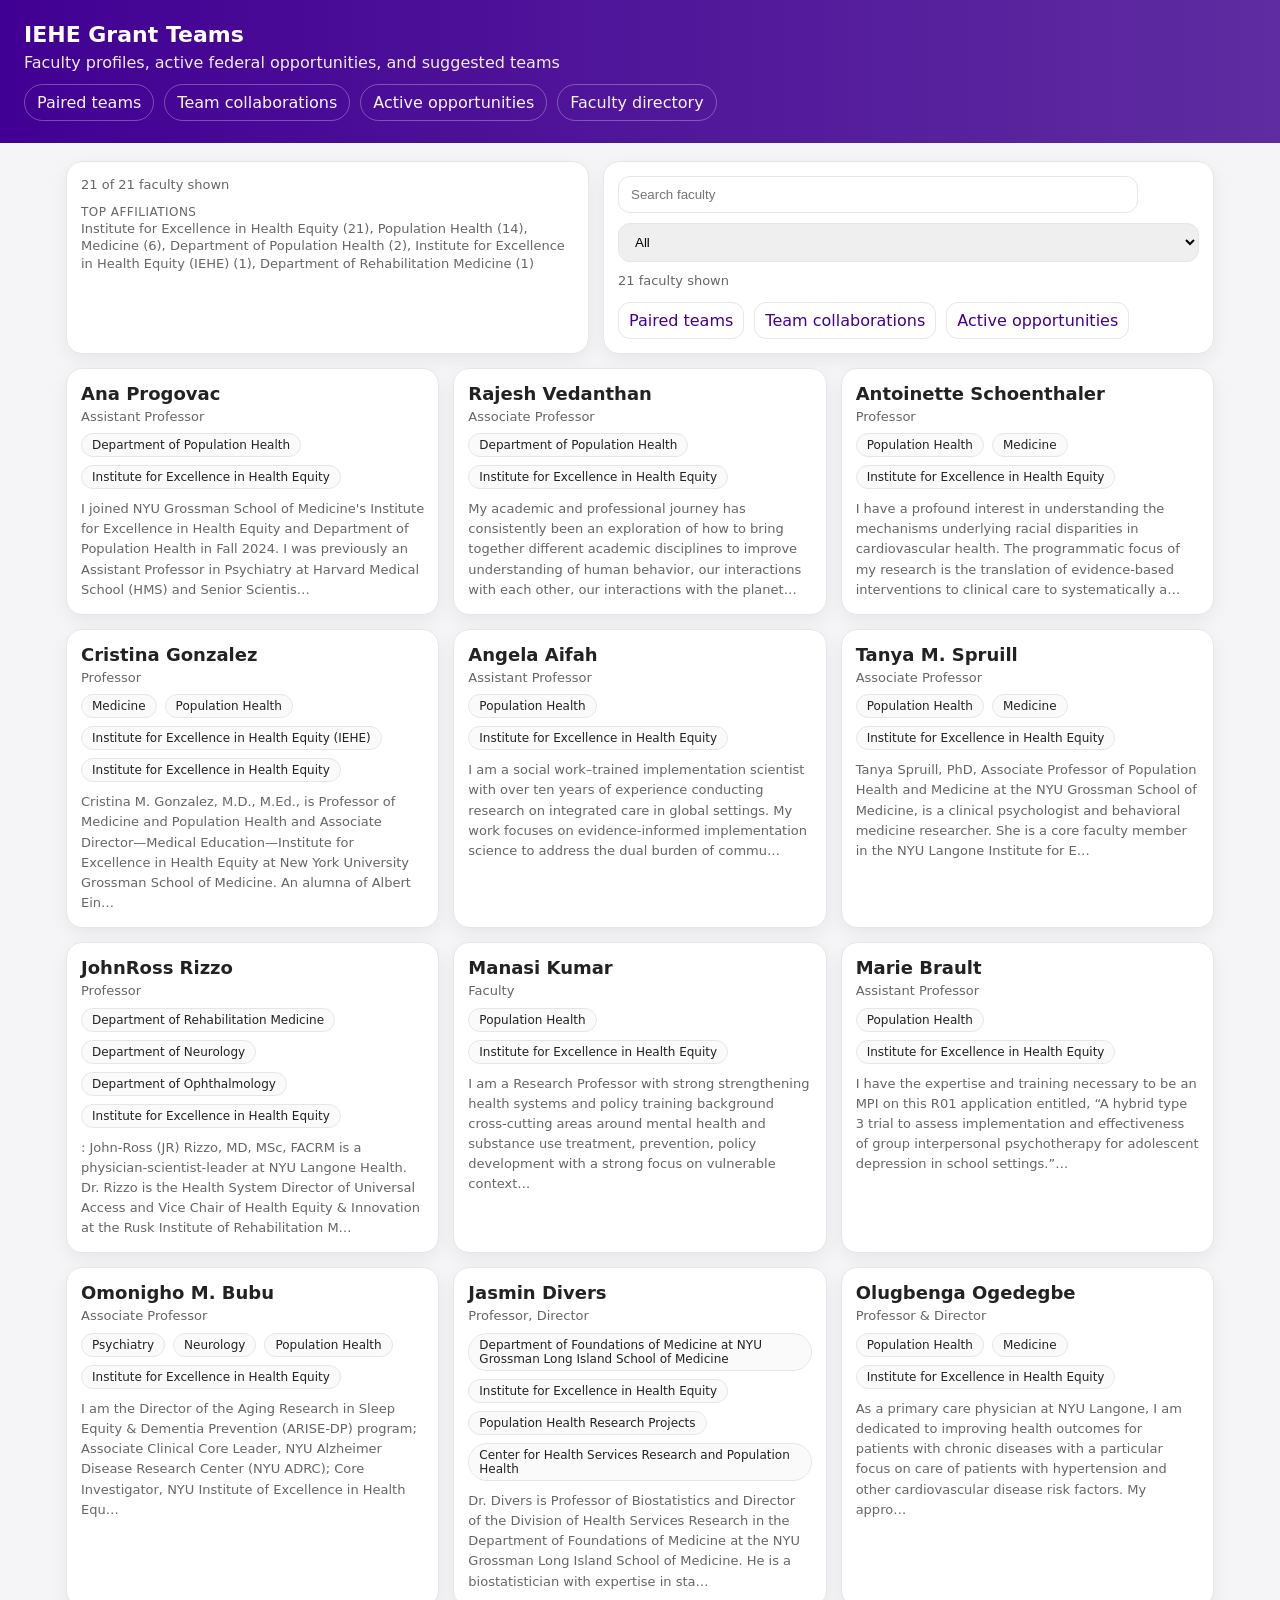
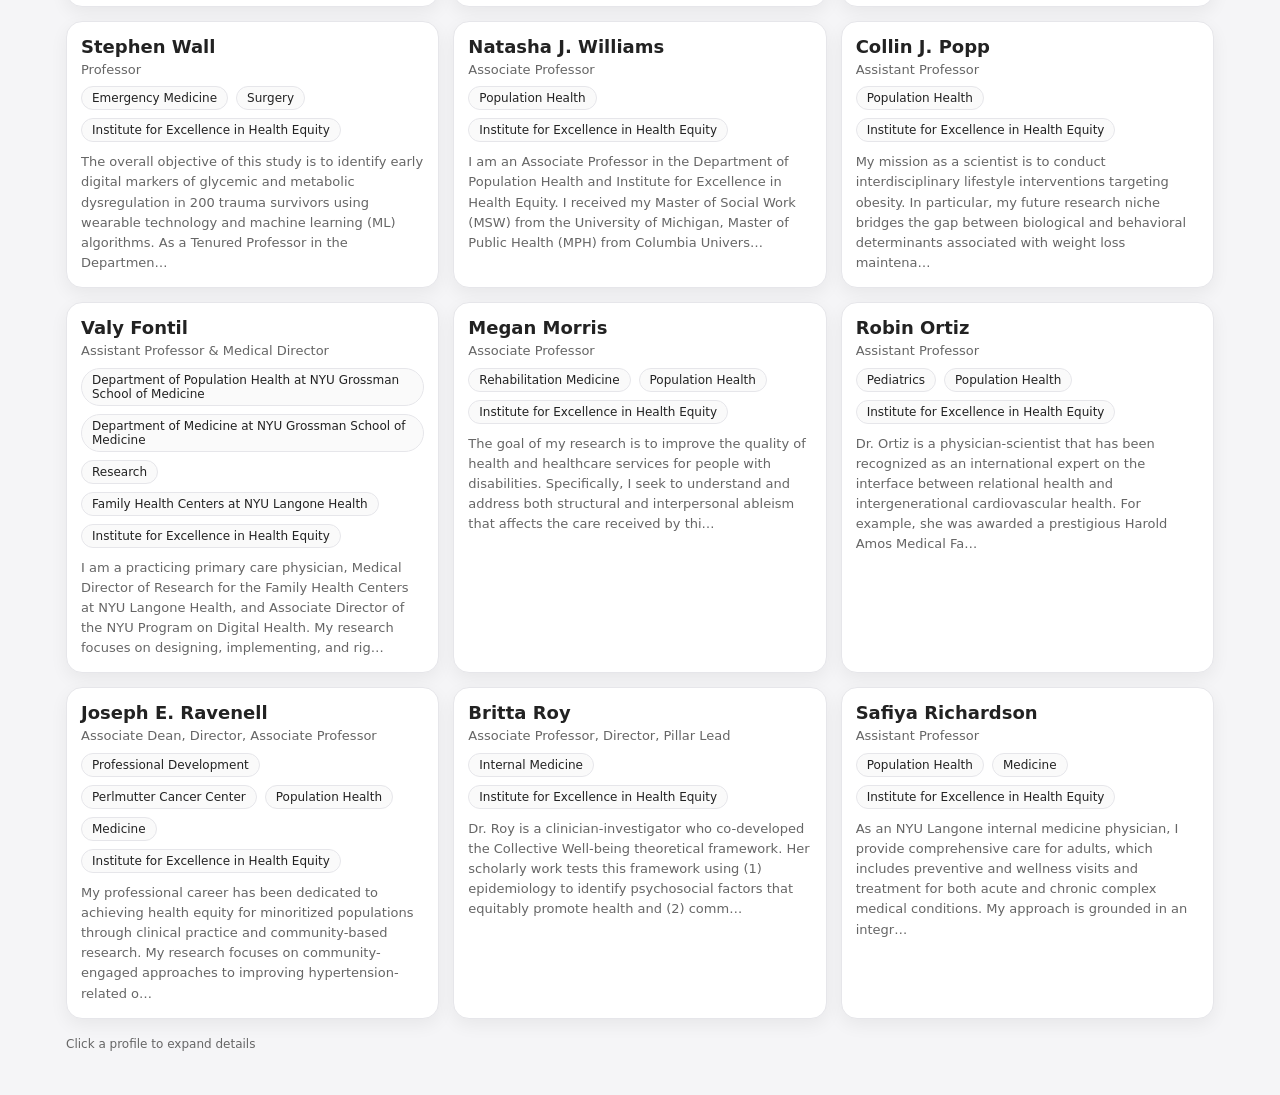
==== index.html @ fee1a484 "Publish IEHE grant teams site" ====
<!doctype html>
<html lang="en">
<head>
  <meta charset="utf-8"/>
  <meta name="viewport" content="width=device-width, initial-scale=1"/>
  <title>IEHE Grant Teams</title>
  <style>
    :root { --bg:#f5f5f7; --text:#222; --muted:#666; --card:#fff; --border:#e6e6ea; --nyu:#410093; --nyu2:#5f2ca1; }
    * { box-sizing:border-box; }
    body { margin:0; font-family:system-ui, -apple-system, BlinkMacSystemFont, "Segoe UI", sans-serif; background:var(--bg); color:var(--text); }
    header { background:linear-gradient(90deg,var(--nyu),var(--nyu2)); color:#fff; padding:22px 24px; }
    header h1 { margin:0 0 6px 0; font-size:22px; font-weight:700; }
    header p { margin:0; opacity:.92; }
    .tabs { display:flex; gap:10px; margin-top:12px; flex-wrap:wrap; }
    .tab { display:inline-block; color:#fff; text-decoration:none; opacity:.96; padding:8px 12px; border:1px solid rgba(255,255,255,.30); border-radius:999px; }
    .tab:hover { opacity:1; border-color:rgba(255,255,255,.55); }
    main { max-width:1180px; margin:0 auto; padding:18px 16px 44px 16px; }
    .panel { background:var(--card); border:1px solid var(--border); border-radius:16px; padding:14px; box-shadow:0 6px 18px rgba(0,0,0,.06); }
    .hero { display:grid; grid-template-columns: 1fr 1fr; gap:14px; }
    @media (max-width: 920px){ .hero{ grid-template-columns:1fr; } }
    .controls { display:flex; gap:10px; flex-wrap:wrap; align-items:center; }
    input[type="search"] { width:min(520px,100%); padding:10px 12px; border-radius:12px; border:1px solid var(--border); outline:none; }
    select { padding:10px 12px; border-radius:12px; border:1px solid var(--border); }
    .small { color:var(--muted); font-size:13px; line-height:1.35; }
    .grid { display:grid; grid-template-columns:repeat(auto-fill,minmax(360px,1fr)); gap:14px; margin-top:14px; }
    details.fcard { background:var(--card); border:1px solid var(--border); border-radius:16px; box-shadow:0 6px 18px rgba(0,0,0,.06); overflow:hidden; }
    details.fcard > summary { list-style:none; cursor:pointer; padding:14px; }
    details.fcard > summary::-webkit-details-marker { display:none; }
    .name { font-size:18px; font-weight:700; margin:0; }
    .subtitle { margin-top:4px; }
    .badges { display:flex; gap:8px; flex-wrap:wrap; margin-top:8px; }
    .badge { font-size:12px; padding:4px 10px; border-radius:999px; border:1px solid var(--border); background:#fafafa; }
    .snippet { margin-top:10px; line-height:1.55; }
    .expanded { border-top:1px solid var(--border); padding:14px; }
    .section { margin-top:12px; }
    .section:first-child { margin-top:0; }
    .label { font-size:12px; color:var(--muted); text-transform:uppercase; letter-spacing:.04em; }
    .content { margin-top:6px; line-height:1.55; }
    ul { margin:8px 0 0 18px; padding:0; }
    li { margin:6px 0; }
    .actions { margin-top:10px; display:flex; gap:10px; flex-wrap:wrap; }
    .action { display:inline-block; padding:8px 10px; border-radius:12px; border:1px solid var(--border); background:#fff; color:var(--nyu); text-decoration:none; }
    .action:hover { border-color:rgba(65,0,147,.35); }
    footer { color:var(--muted); font-size:12px; padding:18px 0 0 0; }
  </style>
</head>
<body>
  <header>
    <h1>IEHE Grant Teams</h1>
    <p>Faculty profiles, active federal opportunities, and suggested teams</p>
    <div class="tabs">
      <a class="tab" href="teams_two.html">Paired teams</a>
      <a class="tab" href="teams_programs.html">Team collaborations</a>
      <a class="tab" href="opportunities.html">Active opportunities</a>
      <a class="tab" href="faculty.html">Faculty directory</a>
    </div>
  </header>

  <main>
    <div class="hero">
      <div class="panel">
        <div class="small" id="overviewText">Loading overview</div>
        <div class="small" id="overviewStats" style="margin-top:10px"></div>
      </div>
      <div class="panel">
        <div class="controls">
          <input id="q" type="search" placeholder="Search faculty"/>
          <select id="dept"></select>
        </div>
        <div class="small" id="count" style="margin-top:10px"></div>
        <div class="actions" style="margin-top:12px">
          <a class="action" href="teams_two.html">Paired teams</a>
          <a class="action" href="teams_programs.html">Team collaborations</a>
          <a class="action" href="opportunities.html">Active opportunities</a>
        </div>
      </div>
    </div>

    <div class="grid" id="grid"></div>
    <footer>Click a profile to expand details</footer>
  </main>

  <script src="data/faculty_data.js"></script>
  <script>
    const d = window.__FACULTY_DATA__;

    function norm(s){ return (s || '').toLowerCase(); }
    function uniq(arr){ return Array.from(new Set(arr)); }

    function facultyText(f){
      return [
        f.name, f.title,
        (f.affiliations||[]).join(' '),
        f.lab_synopsis||'',
        f.common_experiments_raw||'',
        (f.research_keywords||[]).join(' '),
        (f.experimental_capabilities||[]).join(' '),
        (f.complementary_areas||[]).join(' ')
      ].join(' ');
    }

    function ul(items){
      if(!items || !items.length) return '<div class="small">None listed</div>';
      return '<ul>' + items.map(x => `<li>${x}</li>`).join('') + '</ul>';
    }

    function badges(f){
      return (f.affiliations||[]).map(x => `<span class="badge">${x}</span>`).join('');
    }

    function card(f){
      const syn = (f.lab_synopsis || '').trim();
      const snippet = syn.length ? (syn.slice(0, 240) + (syn.length > 240 ? '…' : '')) : '';
      const common = (f.common_experiments_raw || '').trim();
      return `
        <details class="fcard">
          <summary>
            <div>
              <div class="name">${f.name || ''}</div>
              <div class="small subtitle">${(f.title || '').trim()}</div>
              <div class="badges">${badges(f)}</div>
              ${snippet ? `<div class="small snippet">${snippet}</div>` : ''}
            </div>
          </summary>
          <div class="expanded">
            <div class="section">
              <div class="label">Lab synopsis</div>
              <div class="content">${(f.lab_synopsis || '').replaceAll('\n','<br/>') || '<span class="small">None listed</span>'}</div>
            </div>
            <div class="section">
              <div class="label">Common platforms and experiments</div>
              <div class="content">${common ? common.replaceAll('\n','<br/>') : '<span class="small">None listed</span>'}</div>
            </div>
            <div class="section">
              <div class="label">Topic tags</div>
              <div class="content">${ul(f.research_keywords)}</div>
            </div>
            <div class="section">
              <div class="label">Methods and implementation tags</div>
              <div class="content">${ul(f.complementary_areas)}</div>
            </div>
            <div class="actions">
              <a class="action" href="profile.html?id=${encodeURIComponent(f.faculty_id)}">Open standalone profile</a>
            </div>
          </div>
        </details>
      `;
    }

    const deptSel = document.getElementById('dept');
    const qEl = document.getElementById('q');

    const depts = ['All'].concat(uniq(d.faculty.flatMap(f => f.affiliations || [])).sort());
    deptSel.innerHTML = depts.map(x => `<option value="${x}">${x}</option>`).join('');

    const state = { q: '', dept: 'All' };

    function topCounts(items, n){
      const m = new Map();
      items.forEach(x => { if(!x) return; m.set(x, (m.get(x)||0)+1); });
      return Array.from(m.entries()).sort((a,b)=>b[1]-a[1]).slice(0,n);
    }

    function renderOverview(hits){
      const overviewText = document.getElementById('overviewText');
      const overviewStats = document.getElementById('overviewStats');
      const total = d.faculty.length;
      overviewText.textContent = `${hits.length} of ${total} faculty shown`;

      const affCounts = topCounts(hits.flatMap(f => f.affiliations || []), 6);
      overviewStats.innerHTML = affCounts.length
        ? `<div class="label">Top affiliations</div><div class="small">${affCounts.map(([x,c]) => `${x} (${c})`).join(', ')}</div>`
        : '';
    }

    function render(){
      const q = norm(state.q);
      const hits = d.faculty.filter(f => {
        if(state.dept !== 'All' && !(f.affiliations||[]).includes(state.dept)) return false;
        if(!q) return true;
        return norm(facultyText(f)).includes(q);
      });
      document.getElementById('count').textContent = `${hits.length} faculty shown`;
      document.getElementById('grid').innerHTML = hits.map(card).join('');
      renderOverview(hits);
    }

    qEl.addEventListener('input', e => { state.q = e.target.value; render(); });
    deptSel.addEventListener('change', e => { state.dept = e.target.value; render(); });

    render();
  </script>
</body>
</html>
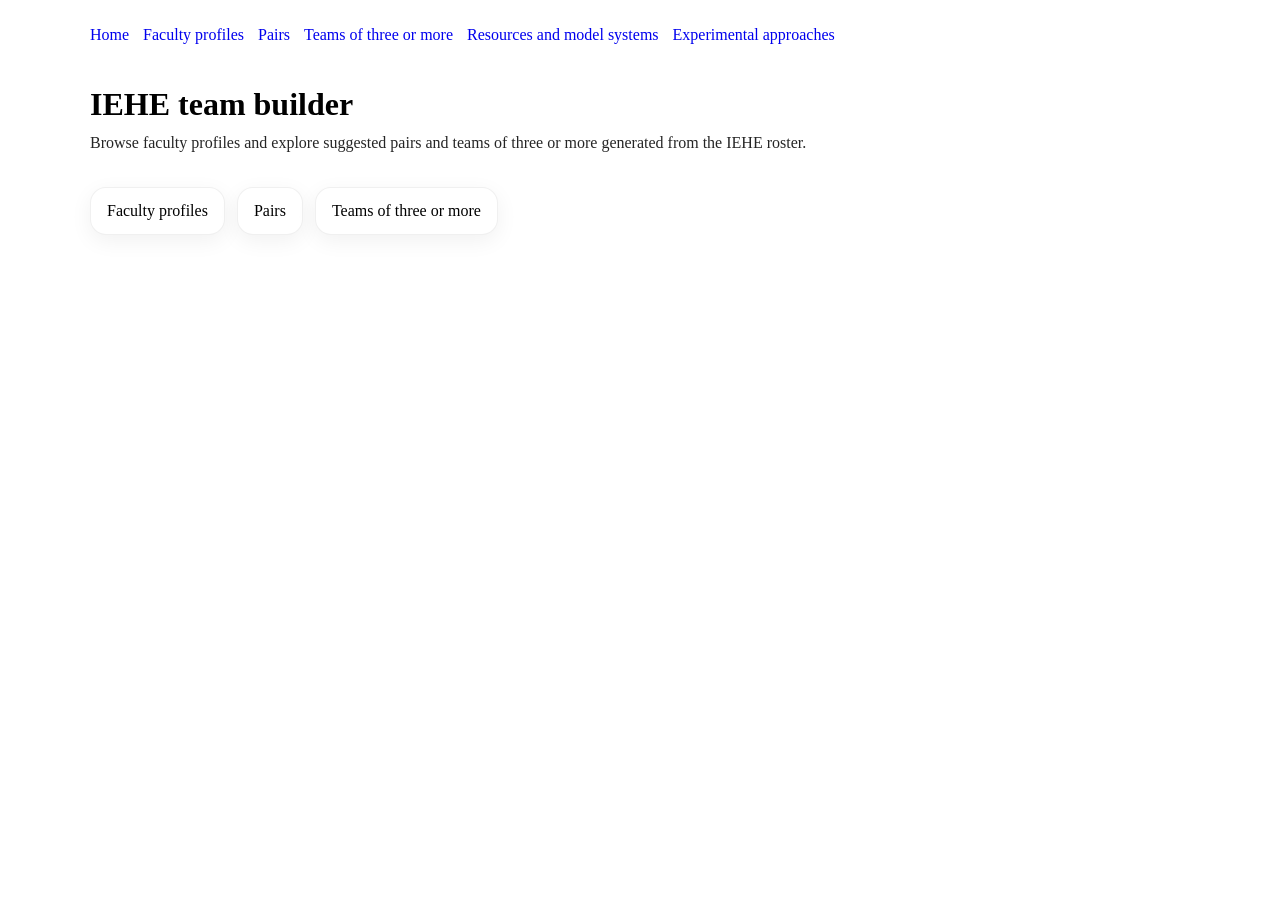
==== commit f4babab1: "Create canonical IEHE data and unify pages and nav; remove active opportunities" ====
--- a/index.html
+++ b/index.html
@@ -1,194 +1,32 @@
 <!doctype html>
 <html lang="en">
 <head>
-  <meta charset="utf-8"/>
-  <meta name="viewport" content="width=device-width, initial-scale=1"/>
+  <meta charset="utf-8" />
+  <meta name="viewport" content="width=device-width, initial-scale=1" />
   <title>IEHE Grant Teams</title>
-  <style>
-    :root { --bg:#f5f5f7; --text:#222; --muted:#666; --card:#fff; --border:#e6e6ea; --nyu:#410093; --nyu2:#5f2ca1; }
-    * { box-sizing:border-box; }
-    body { margin:0; font-family:system-ui, -apple-system, BlinkMacSystemFont, "Segoe UI", sans-serif; background:var(--bg); color:var(--text); }
-    header { background:linear-gradient(90deg,var(--nyu),var(--nyu2)); color:#fff; padding:22px 24px; }
-    header h1 { margin:0 0 6px 0; font-size:22px; font-weight:700; }
-    header p { margin:0; opacity:.92; }
-    .tabs { display:flex; gap:10px; margin-top:12px; flex-wrap:wrap; }
-    .tab { display:inline-block; color:#fff; text-decoration:none; opacity:.96; padding:8px 12px; border:1px solid rgba(255,255,255,.30); border-radius:999px; }
-    .tab:hover { opacity:1; border-color:rgba(255,255,255,.55); }
-    main { max-width:1180px; margin:0 auto; padding:18px 16px 44px 16px; }
-    .panel { background:var(--card); border:1px solid var(--border); border-radius:16px; padding:14px; box-shadow:0 6px 18px rgba(0,0,0,.06); }
-    .hero { display:grid; grid-template-columns: 1fr 1fr; gap:14px; }
-    @media (max-width: 920px){ .hero{ grid-template-columns:1fr; } }
-    .controls { display:flex; gap:10px; flex-wrap:wrap; align-items:center; }
-    input[type="search"] { width:min(520px,100%); padding:10px 12px; border-radius:12px; border:1px solid var(--border); outline:none; }
-    select { padding:10px 12px; border-radius:12px; border:1px solid var(--border); }
-    .small { color:var(--muted); font-size:13px; line-height:1.35; }
-    .grid { display:grid; grid-template-columns:repeat(auto-fill,minmax(360px,1fr)); gap:14px; margin-top:14px; }
-    details.fcard { background:var(--card); border:1px solid var(--border); border-radius:16px; box-shadow:0 6px 18px rgba(0,0,0,.06); overflow:hidden; }
-    details.fcard > summary { list-style:none; cursor:pointer; padding:14px; }
-    details.fcard > summary::-webkit-details-marker { display:none; }
-    .name { font-size:18px; font-weight:700; margin:0; }
-    .subtitle { margin-top:4px; }
-    .badges { display:flex; gap:8px; flex-wrap:wrap; margin-top:8px; }
-    .badge { font-size:12px; padding:4px 10px; border-radius:999px; border:1px solid var(--border); background:#fafafa; }
-    .snippet { margin-top:10px; line-height:1.55; }
-    .expanded { border-top:1px solid var(--border); padding:14px; }
-    .section { margin-top:12px; }
-    .section:first-child { margin-top:0; }
-    .label { font-size:12px; color:var(--muted); text-transform:uppercase; letter-spacing:.04em; }
-    .content { margin-top:6px; line-height:1.55; }
-    ul { margin:8px 0 0 18px; padding:0; }
-    li { margin:6px 0; }
-    .actions { margin-top:10px; display:flex; gap:10px; flex-wrap:wrap; }
-    .action { display:inline-block; padding:8px 10px; border-radius:12px; border:1px solid var(--border); background:#fff; color:var(--nyu); text-decoration:none; }
-    .action:hover { border-color:rgba(65,0,147,.35); }
-    footer { color:var(--muted); font-size:12px; padding:18px 0 0 0; }
-  </style>
+  <link rel="stylesheet" href="teams.css" />
 </head>
 <body>
-  <header>
-    <h1>IEHE Grant Teams</h1>
-    <p>Faculty profiles, active federal opportunities, and suggested teams</p>
-    <div class="tabs">
-      <a class="tab" href="teams_two.html">Paired teams</a>
-      <a class="tab" href="teams_programs.html">Team collaborations</a>
-      <a class="tab" href="opportunities.html">Active opportunities</a>
-      <a class="tab" href="faculty.html">Faculty directory</a>
-    </div>
-  </header>
-
-  <main>
-    <div class="hero">
-      <div class="panel">
-        <div class="small" id="overviewText">Loading overview</div>
-        <div class="small" id="overviewStats" style="margin-top:10px"></div>
-      </div>
-      <div class="panel">
-        <div class="controls">
-          <input id="q" type="search" placeholder="Search faculty"/>
-          <select id="dept"></select>
-        </div>
-        <div class="small" id="count" style="margin-top:10px"></div>
-        <div class="actions" style="margin-top:12px">
-          <a class="action" href="teams_two.html">Paired teams</a>
-          <a class="action" href="teams_programs.html">Team collaborations</a>
-          <a class="action" href="opportunities.html">Active opportunities</a>
-        </div>
-      </div>
-    </div>
-
-    <div class="grid" id="grid"></div>
-    <footer>Click a profile to expand details</footer>
-  </main>
-
-  <script src="data/faculty_data.js"></script>
-  <script>
-    const d = window.__FACULTY_DATA__;
-
-    function norm(s){ return (s || '').toLowerCase(); }
-    function uniq(arr){ return Array.from(new Set(arr)); }
-
-    function facultyText(f){
-      return [
-        f.name, f.title,
-        (f.affiliations||[]).join(' '),
-        f.lab_synopsis||'',
-        f.common_experiments_raw||'',
-        (f.research_keywords||[]).join(' '),
-        (f.experimental_capabilities||[]).join(' '),
-        (f.complementary_areas||[]).join(' ')
-      ].join(' ');
-    }
-
-    function ul(items){
-      if(!items || !items.length) return '<div class="small">None listed</div>';
-      return '<ul>' + items.map(x => `<li>${x}</li>`).join('') + '</ul>';
-    }
-
-    function badges(f){
-      return (f.affiliations||[]).map(x => `<span class="badge">${x}</span>`).join('');
-    }
-
-    function card(f){
-      const syn = (f.lab_synopsis || '').trim();
-      const snippet = syn.length ? (syn.slice(0, 240) + (syn.length > 240 ? '…' : '')) : '';
-      const common = (f.common_experiments_raw || '').trim();
-      return `
-        <details class="fcard">
-          <summary>
-            <div>
-              <div class="name">${f.name || ''}</div>
-              <div class="small subtitle">${(f.title || '').trim()}</div>
-              <div class="badges">${badges(f)}</div>
-              ${snippet ? `<div class="small snippet">${snippet}</div>` : ''}
-            </div>
-          </summary>
-          <div class="expanded">
-            <div class="section">
-              <div class="label">Lab synopsis</div>
-              <div class="content">${(f.lab_synopsis || '').replaceAll('\n','<br/>') || '<span class="small">None listed</span>'}</div>
-            </div>
-            <div class="section">
-              <div class="label">Common platforms and experiments</div>
-              <div class="content">${common ? common.replaceAll('\n','<br/>') : '<span class="small">None listed</span>'}</div>
-            </div>
-            <div class="section">
-              <div class="label">Topic tags</div>
-              <div class="content">${ul(f.research_keywords)}</div>
-            </div>
-            <div class="section">
-              <div class="label">Methods and implementation tags</div>
-              <div class="content">${ul(f.complementary_areas)}</div>
-            </div>
-            <div class="actions">
-              <a class="action" href="profile.html?id=${encodeURIComponent(f.faculty_id)}">Open standalone profile</a>
-            </div>
-          </div>
-        </details>
-      `;
-    }
-
-    const deptSel = document.getElementById('dept');
-    const qEl = document.getElementById('q');
-
-    const depts = ['All'].concat(uniq(d.faculty.flatMap(f => f.affiliations || [])).sort());
-    deptSel.innerHTML = depts.map(x => `<option value="${x}">${x}</option>`).join('');
-
-    const state = { q: '', dept: 'All' };
-
-    function topCounts(items, n){
-      const m = new Map();
-      items.forEach(x => { if(!x) return; m.set(x, (m.get(x)||0)+1); });
-      return Array.from(m.entries()).sort((a,b)=>b[1]-a[1]).slice(0,n);
-    }
-
-    function renderOverview(hits){
-      const overviewText = document.getElementById('overviewText');
-      const overviewStats = document.getElementById('overviewStats');
-      const total = d.faculty.length;
-      overviewText.textContent = `${hits.length} of ${total} faculty shown`;
-
-      const affCounts = topCounts(hits.flatMap(f => f.affiliations || []), 6);
-      overviewStats.innerHTML = affCounts.length
-        ? `<div class="label">Top affiliations</div><div class="small">${affCounts.map(([x,c]) => `${x} (${c})`).join(', ')}</div>`
-        : '';
-    }
-
-    function render(){
-      const q = norm(state.q);
-      const hits = d.faculty.filter(f => {
-        if(state.dept !== 'All' && !(f.affiliations||[]).includes(state.dept)) return false;
-        if(!q) return true;
-        return norm(facultyText(f)).includes(q);
-      });
-      document.getElementById('count').textContent = `${hits.length} faculty shown`;
-      document.getElementById('grid').innerHTML = hits.map(card).join('');
-      renderOverview(hits);
-    }
-
-    qEl.addEventListener('input', e => { state.q = e.target.value; render(); });
-    deptSel.addEventListener('change', e => { state.dept = e.target.value; render(); });
-
-    render();
-  </script>
+<div class="container" style="max-width:1100px; margin:0 auto; padding:18px 16px;">
+  <div style="display:flex; gap:14px; flex-wrap:wrap; align-items:baseline;">
+    <a href="index.html" style="text-decoration:none;">Home</a>
+    <a href="faculty.html" style="text-decoration:none;">Faculty profiles</a>
+    <a href="teams_two.html" style="text-decoration:none;">Pairs</a>
+    <a href="teams_three_plus.html" style="text-decoration:none;">Teams of three or more</a>
+    <a href="resources.html" style="text-decoration:none;">Resources and model systems</a>
+    <a href="approaches.html" style="text-decoration:none;">Experimental approaches</a>
+  </div>
+</div>
+<div class="container" style="max-width:1100px; margin:0 auto; padding:24px 16px;">
+  <h1 style="margin:0;">IEHE team builder</h1>
+  <div style="opacity:.85; margin-top:8px; max-width:900px; line-height:1.45;">
+    Browse faculty profiles and explore suggested pairs and teams of three or more generated from the IEHE roster.
+  </div>
+  <div style="margin-top:18px; display:flex; gap:12px; flex-wrap:wrap;">
+    <a class="card" style="padding:14px 16px; text-decoration:none; color:inherit;" href="faculty.html">Faculty profiles</a>
+    <a class="card" style="padding:14px 16px; text-decoration:none; color:inherit;" href="teams_two.html">Pairs</a>
+    <a class="card" style="padding:14px 16px; text-decoration:none; color:inherit;" href="teams_three_plus.html">Teams of three or more</a>
+  </div>
+</div>
 </body>
 </html>
--- a/teams.css
+++ b/teams.css
@@ -0,0 +1,103 @@
+
+/* team pages styling */
+.page {
+  max-width: 1100px;
+  margin: 0 auto;
+  padding: 1.2rem;
+}
+.topbar {
+  display: flex;
+  justify-content: space-between;
+  gap: 1rem;
+  align-items: center;
+  margin-bottom: 1rem;
+}
+.search {
+  flex: 1;
+  display: flex;
+  gap: 0.6rem;
+  align-items: center;
+}
+.search input {
+  width: 100%;
+  padding: 0.7rem 0.8rem;
+  border: 1px solid rgba(0,0,0,0.15);
+  border-radius: 10px;
+  font-size: 1rem;
+}
+.count {
+  opacity: 0.85;
+  white-space: nowrap;
+}
+.card {
+  background: #fff;
+  border-radius: 16px;
+  padding: 1rem 1rem 0.8rem 1rem;
+  margin: 0.9rem 0;
+  box-shadow: 0 6px 22px rgba(0,0,0,0.06);
+  border: 1px solid rgba(0,0,0,0.06);
+}
+.card-title a {
+  color: #410093;
+  text-decoration: none;
+}
+.card-title a:hover {
+  text-decoration: underline;
+}
+.card-title {
+  font-size: 1.05rem;
+  margin-bottom: 0.25rem;
+}
+.card-subtitle {
+  font-size: 0.92rem;
+  opacity: 0.85;
+}
+.pill-row {
+  display: flex;
+  flex-wrap: wrap;
+  gap: 0.4rem;
+  margin-top: 0.8rem;
+}
+.pill {
+  display: inline-block;
+  background: rgba(65,0,147,0.08);
+  color: #2a0f66;
+  padding: 0.25rem 0.55rem;
+  border-radius: 999px;
+  font-size: 0.88rem;
+}
+.details {
+  margin-top: 0.8rem;
+}
+.summary {
+  cursor: pointer;
+  color: #333;
+  opacity: 0.9;
+}
+.section {
+  margin-top: 0.75rem;
+}
+.section-label {
+  font-size: 0.9rem;
+  opacity: 0.75;
+  margin-bottom: 0.25rem;
+}
+.section-text {
+  line-height: 1.35;
+}
+.aims {
+  margin: 0.4rem 0 0 1.1rem;
+}
+.error {
+  color: #8a0034;
+}
+.footer {
+  opacity: 0.8;
+  font-size: 0.9rem;
+  margin-top: 1.5rem;
+}
+
+.pill{text-decoration:none;}
+.pill:visited{color:#2a0f66;}
+
+.meta-value a, .card-subtitle a { text-decoration: underline; }
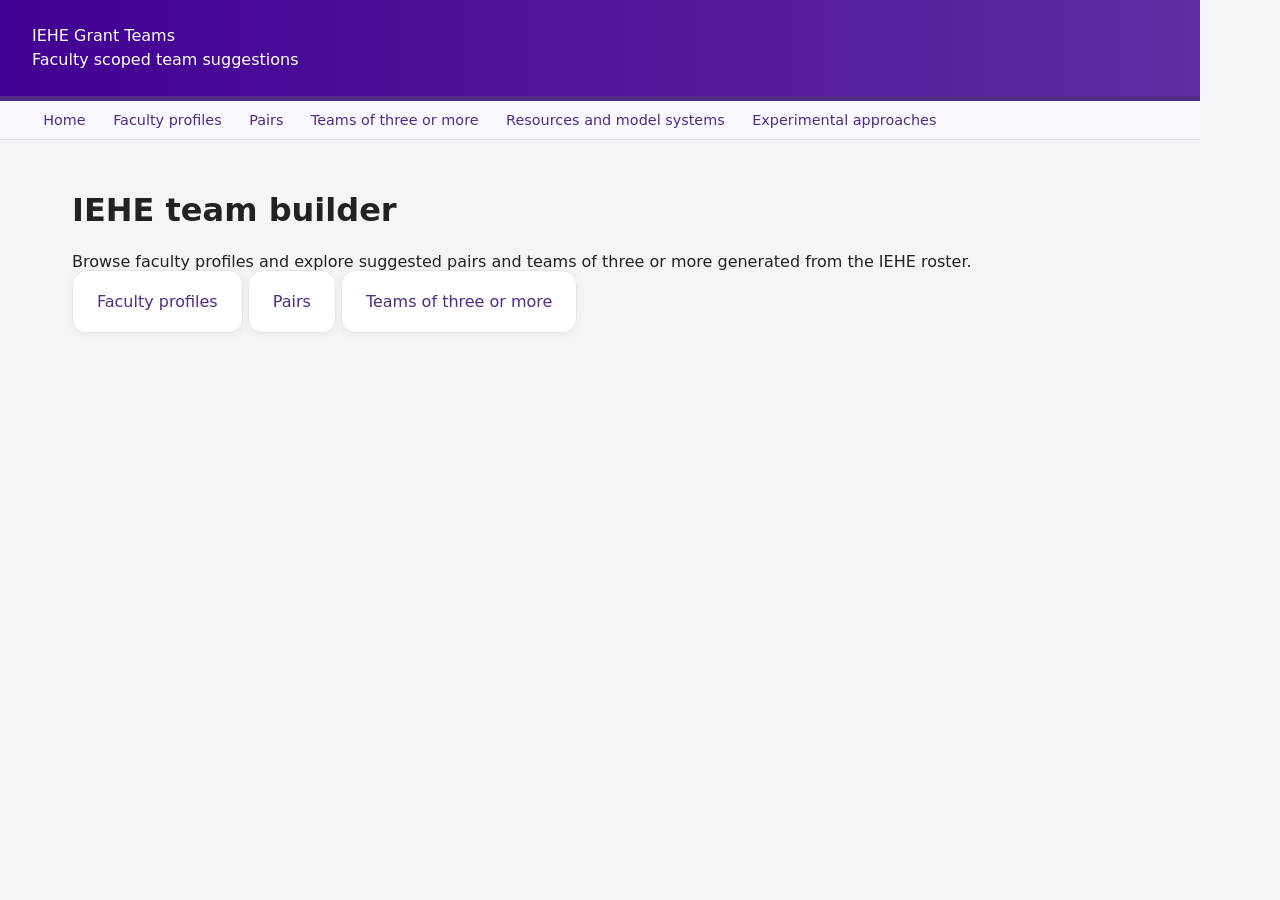
==== commit c44ac804: "Make pages match Microbiology layout skeleton" ====
--- a/index.html
+++ b/index.html
@@ -1,32 +1,38 @@
 <!doctype html>
-<html lang="en">
-<head>
-  <meta charset="utf-8" />
-  <meta name="viewport" content="width=device-width, initial-scale=1" />
-  <title>IEHE Grant Teams</title>
-  <link rel="stylesheet" href="teams.css" />
-</head>
-<body>
-<div class="container" style="max-width:1100px; margin:0 auto; padding:18px 16px;">
-  <div style="display:flex; gap:14px; flex-wrap:wrap; align-items:baseline;">
-    <a href="index.html" style="text-decoration:none;">Home</a>
-    <a href="faculty.html" style="text-decoration:none;">Faculty profiles</a>
-    <a href="teams_two.html" style="text-decoration:none;">Pairs</a>
-    <a href="teams_three_plus.html" style="text-decoration:none;">Teams of three or more</a>
-    <a href="resources.html" style="text-decoration:none;">Resources and model systems</a>
-    <a href="approaches.html" style="text-decoration:none;">Experimental approaches</a>
+<html lang="en"><head>
+<meta charset="utf-8" />
+<meta name="viewport" content="width=device-width, initial-scale=1" />
+<title>IEHE Grant Teams</title>
+<link rel="stylesheet" href="teams.css" />
+</head><body>
+<header>
+  <div class="container">
+    <div class="brand">
+      <div class="brand-title">IEHE Grant Teams</div>
+      <div class="brand-subtitle">Faculty scoped team suggestions</div>
+    </div>
   </div>
-</div>
-<div class="container" style="max-width:1100px; margin:0 auto; padding:24px 16px;">
-  <h1 style="margin:0;">IEHE team builder</h1>
-  <div style="opacity:.85; margin-top:8px; max-width:900px; line-height:1.45;">
+</header>
+
+<nav class="tabs">
+  <div class="container tabs-inner">
+    <a class="tab" href="index.html">Home</a>
+    <a class="tab" href="faculty.html">Faculty profiles</a>
+    <a class="tab" href="teams_two.html">Pairs</a>
+    <a class="tab" href="teams_three_plus.html">Teams of three or more</a>
+    <a class="tab" href="resources.html">Resources and model systems</a>
+    <a class="tab" href="approaches.html">Experimental approaches</a>
+  </div>
+</nav>
+<main class="container page">
+  <h1 class="page-title">IEHE team builder</h1>
+  <p class="page-lede">
     Browse faculty profiles and explore suggested pairs and teams of three or more generated from the IEHE roster.
+  </p>
+  <div class="cta-row">
+    <a class="card cta" href="faculty.html">Faculty profiles</a>
+    <a class="card cta" href="teams_two.html">Pairs</a>
+    <a class="card cta" href="teams_three_plus.html">Teams of three or more</a>
   </div>
-  <div style="margin-top:18px; display:flex; gap:12px; flex-wrap:wrap;">
-    <a class="card" style="padding:14px 16px; text-decoration:none; color:inherit;" href="faculty.html">Faculty profiles</a>
-    <a class="card" style="padding:14px 16px; text-decoration:none; color:inherit;" href="teams_two.html">Pairs</a>
-    <a class="card" style="padding:14px 16px; text-decoration:none; color:inherit;" href="teams_three_plus.html">Teams of three or more</a>
-  </div>
-</div>
-</body>
-</html>
+</main>
+</body></html>
--- a/teams.css
+++ b/teams.css
@@ -1,103 +1,475 @@
-
-/* team pages styling */
-.page {
-  max-width: 1100px;
-  margin: 0 auto;
-  padding: 1.2rem;
-}
-.topbar {
-  display: flex;
-  justify-content: space-between;
-  gap: 1rem;
-  align-items: center;
-  margin-bottom: 1rem;
-}
-.search {
-  flex: 1;
-  display: flex;
-  gap: 0.6rem;
-  align-items: center;
-}
-.search input {
-  width: 100%;
-  padding: 0.7rem 0.8rem;
-  border: 1px solid rgba(0,0,0,0.15);
-  border-radius: 10px;
-  font-size: 1rem;
-}
-.count {
-  opacity: 0.85;
-  white-space: nowrap;
-}
-.card {
-  background: #fff;
-  border-radius: 16px;
-  padding: 1rem 1rem 0.8rem 1rem;
-  margin: 0.9rem 0;
-  box-shadow: 0 6px 22px rgba(0,0,0,0.06);
-  border: 1px solid rgba(0,0,0,0.06);
-}
-.card-title a {
-  color: #410093;
-  text-decoration: none;
-}
-.card-title a:hover {
-  text-decoration: underline;
-}
-.card-title {
-  font-size: 1.05rem;
-  margin-bottom: 0.25rem;
-}
-.card-subtitle {
-  font-size: 0.92rem;
-  opacity: 0.85;
-}
-.pill-row {
-  display: flex;
-  flex-wrap: wrap;
-  gap: 0.4rem;
-  margin-top: 0.8rem;
-}
-.pill {
-  display: inline-block;
-  background: rgba(65,0,147,0.08);
-  color: #2a0f66;
-  padding: 0.25rem 0.55rem;
-  border-radius: 999px;
-  font-size: 0.88rem;
-}
-.details {
-  margin-top: 0.8rem;
-}
-.summary {
-  cursor: pointer;
-  color: #333;
-  opacity: 0.9;
-}
-.section {
-  margin-top: 0.75rem;
-}
-.section-label {
-  font-size: 0.9rem;
-  opacity: 0.75;
-  margin-bottom: 0.25rem;
-}
-.section-text {
-  line-height: 1.35;
-}
-.aims {
-  margin: 0.4rem 0 0 1.1rem;
-}
-.error {
-  color: #8a0034;
-}
-.footer {
-  opacity: 0.8;
-  font-size: 0.9rem;
-  margin-top: 1.5rem;
-}
-
-.pill{text-decoration:none;}
-.pill:visited{color:#2a0f66;}
-
-.meta-value a, .card-subtitle a { text-decoration: underline; }
+/* from index.html */
+:root {
+      --nyu-purple: #4F2C85;
+      --bg-light: #f5f5f7;
+      --card-bg: #ffffff;
+      --border-subtle: #e3e3ee;
+      --text-main: #222222;
+    }
+
+    body {
+      font-family: system-ui, -apple-system, BlinkMacSystemFont, "Segoe UI", sans-serif;
+      margin: 0;
+      padding: 0;
+      background: var(--bg-light);
+      color: var(--text-main);
+    }
+
+    header {
+      background: #ffffff;
+      color: var(--nyu-purple);
+      padding: 1.1rem 2rem 1rem;
+      border-bottom: 5px solid var(--nyu-purple);
+    }
+
+    header h1 {
+      margin: 0;
+      font-size: 1.9rem;
+      color: var(--nyu-purple);
+    }
+
+    nav {
+      position: sticky;
+      top: 0;
+      background: #faf7ff;
+      border-bottom: 1px solid #ddd4ff;
+      padding: 0.45rem 2rem;
+      display: flex;
+      gap: 1rem;
+      flex-wrap: wrap;
+      z-index: 10;
+    }
+
+    nav a {
+      text-decoration: none;
+      color: var(--nyu-purple);
+      font-size: 0.9rem;
+      padding: 0.25rem 0.7rem;
+      border-radius: 999px;
+      font-weight: 500;
+    }
+
+    nav a:hover {
+      background: rgba(79,44,133,0.08);
+    }
+
+    main {
+      max-width: 1120px;
+      margin: 0 auto;
+      padding: 2rem 2.25rem 3rem;
+    }
+
+    .hero {
+      display: grid;
+      grid-template-columns: minmax(0, 2fr) minmax(0, 1.4fr);
+      gap: 1.75rem;
+      margin-bottom: 2rem;
+    }
+
+    @media (max-width: 880px) {
+      .hero {
+        grid-template-columns: minmax(0, 1fr);
+      }
+    }
+
+    .card {
+      background: var(--card-bg);
+      border-radius: 0.9rem;
+      padding: 1.3rem 1.5rem;
+      box-shadow: 0 2px 8px rgba(0,0,0,0.05);
+      border: 1px solid var(--border-subtle);
+    }
+
+    h2 {
+      margin-top: 0;
+      color: var(--nyu-purple);
+    }
+
+    ul {
+      padding-left: 1.25rem;
+    }
+
+    .btn-row {
+      margin-top: 0.75rem;
+      display: flex;
+      gap: 0.5rem;
+      flex-wrap: wrap;
+    }
+
+    .btn {
+      padding: 0.45rem 0.9rem;
+      border-radius: 999px;
+      text-decoration: none;
+      font-size: 0.9rem;
+      border: 1px solid var(--nyu-purple);
+      color: var(--nyu-purple);
+      background: #ffffff;
+      font-weight: 500;
+    }
+
+    .btn.primary {
+      background: var(--nyu-purple);
+      color: #ffffff;
+    }
+
+    footer {
+      border-top: 1px solid #ddd4ff;
+      padding: 1rem 2rem;
+      background: #faf7ff;
+      font-size: 0.8rem;
+      color: #555;
+      text-align: center;
+    }
+
+    .section-spacer {
+      margin-top: 1.5rem;
+    }
+
+    .pill-list {
+      display: flex;
+      flex-wrap: wrap;
+      gap: 0.4rem;
+      margin-top: 0.4rem;
+    }
+
+    .pill-list a {
+      text-decoration: none;
+      font-size: 0.85rem;
+      padding: 0.25rem 0.7rem;
+      border-radius: 999px;
+      border: 1px solid var(--border-subtle);
+      background: #faf7ff;
+      color: var(--nyu-purple);
+      white-space: nowrap;
+    }
+
+    .pill-list a:hover {
+      border-color: var(--nyu-purple);
+      background: rgba(79,44,133,0.05);
+    }
+
+/* from opportunities.html */
+body{font-family:system-ui,-apple-system,Segoe UI,Roboto,Helvetica,Arial,sans-serif;margin:24px;max-width:1200px}
+    .row{display:flex;gap:12px;flex-wrap:wrap;align-items:center}
+    input{padding:10px 12px;font-size:14px;min-width:320px}
+    select{padding:10px 12px;font-size:14px}
+    .meta{color:#555;margin:10px 0 18px}
+    .card{border:1px solid #ddd;border-radius:10px;padding:14px 16px;margin:10px 0}
+    .title{font-size:16px;margin:0 0 6px}
+    .sub{color:#444;font-size:13px;margin:0 0 10px}
+    .small{color:#666;font-size:12px}
+    a{color:#0b57d0;text-decoration:none}
+    a:hover{text-decoration:underline}
+
+/* from microbiology_two_investigator_teams_cards.html */
+body { font-family: Arial, sans-serif; margin: 20px; line-height: 1.5; background-color: #f7f7f7; }
+    h1 { font-weight: 600; margin-bottom: 10px; }
+    p.intro { max-width: 900px; }
+    .card {
+      background-color: #ffffff;
+      border: 1px solid #dddddd;
+      border-radius: 8px;
+      padding: 16px;
+      margin: 12px 0;
+      box-shadow: 0 2px 4px rgba(0,0,0,0.06);
+    }
+    .team-name {
+      font-size: 1.15em;
+      font-weight: 600;
+      margin-bottom: 6px;
+    }
+    .label { font-weight: 600; }
+    .foa { font-size: 0.95em; color: #333333; }
+    a { color: #1a4fb5; text-decoration: none; }
+    a:hover { text-decoration: underline; }
+    details { margin-top: 8px; }
+    summary { cursor: pointer; font-weight: 600; }
+
+/* from microbiology_three_plus_teams_cards.html */
+body { font-family: Arial, sans-serif; margin: 20px; line-height: 1.5; background-color: #f7f7f7; }
+    h1 { font-weight: 600; margin-bottom: 10px; }
+    p.intro { max-width: 900px; }
+    .card {
+      background-color: #ffffff;
+      border: 1px solid #dddddd;
+      border-radius: 8px;
+      padding: 16px;
+      margin: 12px 0;
+      box-shadow: 0 2px 4px rgba(0,0,0,0.06);
+    }
+    .team-name {
+      font-size: 1.15em;
+      font-weight: 600;
+      margin-bottom: 6px;
+    }
+    .label { font-weight: 600; }
+    .foa { font-size: 0.95em; color: #333333; }
+    a { color: #1a4fb5; text-decoration: none; }
+    a:hover { text-decoration: underline; }
+    details { margin-top: 8px; }
+    summary { cursor: pointer; font-weight: 600; }
+
+/* from examples.html */
+:root {
+      --nyu-purple: #4F2C85;
+      --bg-light: #f5f5f7;
+      --card-bg: #ffffff;
+      --border-subtle: #e3e3ee;
+      --text-main: #222222;
+      --text-muted: #555555;
+    }
+    * { box-sizing: border-box; }
+    body {
+      margin: 0;
+      padding: 0;
+      font-family: system-ui, -apple-system, BlinkMacSystemFont, "Segoe UI", sans-serif;
+      background: var(--bg-light);
+      color: var(--text-main);
+    }
+    header {
+      background: #ffffff;
+      color: var(--nyu-purple);
+      padding: 1.1rem 2rem 1rem;
+      display: flex;
+      align-items: center;
+      gap: 1.5rem;
+      border-bottom: 5px solid var(--nyu-purple);
+    }
+    header img {
+      height: 64px;
+      flex-shrink: 0;
+    }
+    .header-text h1 {
+      margin: 0;
+      font-size: 1.8rem;
+      color: var(--nyu-purple);
+    }
+    .header-text p {
+      margin: 0.2rem 0;
+      font-size: 0.95rem;
+      color: var(--nyu-purple);
+    }
+    nav {
+      position: sticky;
+      top: 0;
+      z-index: 40;
+      background: #faf7ff;
+      border-bottom: 1px solid #ddd4ff;
+      padding: 0.45rem 2rem;
+      display: flex;
+      gap: 1rem;
+      flex-wrap: wrap;
+    }
+    nav a {
+      text-decoration: none;
+      color: var(--nyu-purple);
+      font-size: 0.9rem;
+      padding: 0.25rem 0.7rem;
+      border-radius: 999px;
+      font-weight: 500;
+    }
+    nav a:hover {
+      background: rgba(79,44,133,0.08);
+    }
+    main {
+      max-width: 1120px;
+      margin: 0 auto;
+      padding: 1.75rem 2.25rem 3rem;
+    }
+    h2 { color: var(--nyu-purple); margin-top: 0; }
+    h3 { color: #3a2d72; margin-top: 0; }
+    .card {
+      background: var(--card-bg);
+      border-radius: 0.9rem;
+      padding: 1.3rem 1.5rem;
+      box-shadow: 0 2px 8px rgba(0,0,0,0.05);
+      border: 1px solid var(--border-subtle);
+      margin-bottom: 1.5rem;
+    }
+    
+    .tag {
+      display: inline-block;
+      padding: 0.15rem 0.6rem;
+      margin: 0.05rem 0.3rem 0.25rem 0;
+      border-radius: 999px;
+      background: #efe9ff;
+      color: #3d2a86;
+      font-size: 0.75rem;
+      white-space: nowrap;
+    }
+    .tag-row {
+      margin: 0.35rem 0 0.6rem;
+    }
+    .search-card {
+      border-left: 4px solid var(--nyu-purple);
+    }
+    .search-box {
+      margin-top: 0.75rem;
+    }
+    .search-box input {
+      width: 100%;
+      max-width: 420px;
+      padding: 0.5rem 0.75rem;
+      border-radius: 999px;
+      border: 1px solid #ccc;
+      font-size: 0.9rem;
+    }
+    ul, ol {
+      padding-left: 1.2rem;
+      margin: 0.4rem 0 0.6rem;
+      font-size: 0.9rem;
+    }
+    li { margin-bottom: 0.25rem; }
+    .btn-row {
+      display: flex;
+      flex-wrap: wrap;
+      gap: 0.6rem;
+      margin-top: 0.8rem;
+    }
+    .btn {
+      display: inline-flex;
+      align-items: center;
+      justify-content: center;
+      padding: 0.45rem 0.9rem;
+      border-radius: 999px;
+      border: 1px solid #d3c8ff;
+      background: #ffffff;
+      color: var(--nyu-purple);
+      font-size: 0.8rem;
+      text-decoration: none;
+      cursor: pointer;
+    }
+    .btn.primary {
+      background: var(--nyu-purple);
+      color: #ffffff;
+      border-color: var(--nyu-purple);
+    }
+    .note {
+      font-size: 0.8rem;
+      color: var(--text-muted);
+      margin-top: 0.6rem;
+    }
+    .section-spacer { margin-top: 2.3rem; }
+    .status {
+      font-size: 0.8rem;
+      color: var(--text-muted);
+      margin-top: 0.3rem;
+      min-height: 1em;
+    }
+    textarea {
+      width: 100%;
+      min-height: 130px;
+      border-radius: 0.6rem;
+      border: 1px solid #d3d3e6;
+      padding: 0.6rem 0.8rem;
+      font-family: system-ui, sans-serif;
+      font-size: 0.9rem;
+      resize: vertical;
+    }
+    .checkbox-grid {
+      display: grid;
+      grid-template-columns: repeat(auto-fit, minmax(210px, 1fr));
+      gap: 0.3rem 1rem;
+      font-size: 0.85rem;
+      margin: 0.5rem 0 0.8rem;
+    }
+    label { cursor: pointer; }
+    a { color: var(--nyu-purple); }
+    a:hover { text-decoration: underline; }
+    @media (max-width: 900px) {
+      nav { padding: 0.45rem 1.25rem; }
+      main { padding: 1.25rem 1.25rem 2.5rem; }
+      header { padding: 1rem 1.25rem; }
+      header img { height: 56px; }
+    }
+    @media (max-width: 600px) {
+      header { flex-direction: column; align-items: flex-start; }
+    }
+
+/* from faculty.html */
+body {
+      font-family: system-ui, -apple-system, BlinkMacSystemFont, "Segoe UI", sans-serif;
+      margin: 0;
+      padding: 0;
+      background-color: #f5f5f7;
+      color: #222;
+    }
+    header {
+      background: linear-gradient(90deg, #410093, #5f2ca1);
+      color: white;
+      padding: 1.5rem 2rem;
+    }
+    header h1 {
+      margin: 0 0 0.25rem 0;
+      font-size: 1.8rem;
+    }
+    header p {
+      margin: 0.1rem 0;
+      opacity: 0.9;
+    }
+    main {
+      padding: 1.5rem 2rem 3rem;
+      max-width: 1120px;
+      margin: 0 auto;
+    }
+    .search-box {
+      margin: 1rem 0 2rem;
+    }
+    .search-box label {
+      display: block;
+      font-weight: 600;
+      margin-bottom: 0.25rem;
+    }
+    .search-box input {
+      width: 100%;
+      max-width: 480px;
+      padding: 0.5rem 0.75rem;
+      border-radius: 999px;
+      border: 1px solid #ccc;
+      font-size: 0.95rem;
+    }
+    .faculty-card {
+      background: white;
+      border-radius: 0.75rem;
+      padding: 1.25rem 1.5rem;
+      margin-bottom: 1rem;
+      box-shadow: 0 2px 4px rgba(0,0,0,0.04);
+      border: 1px solid #e4e4ea;
+    }
+    .faculty-card h2 {
+      margin-top: 0;
+      margin-bottom: 0.25rem;
+      font-size: 1.25rem;
+      color: #2c2273;
+    }
+    .nyu-class {
+      margin-top: 0;
+      margin-bottom: 0.75rem;
+      font-size: 0.9rem;
+      color: #555;
+    }
+    .faculty-card p {
+      margin: 0.25rem 0;
+      line-height: 1.4;
+      font-size: 0.9rem;
+    }
+    .faculty-card strong {
+      color: #333;
+    }
+    details {
+      margin-top: 0.5rem;
+      font-size: 0.88rem;
+    }
+    details summary {
+      cursor: pointer;
+      color: #2c2273;
+    }
+    details ul {
+      margin-top: 0.4rem;
+      padding-left: 1.1rem;
+    }
+    @media (max-width: 720px) {
+      main {
+        padding: 1rem;
+      }
+    }
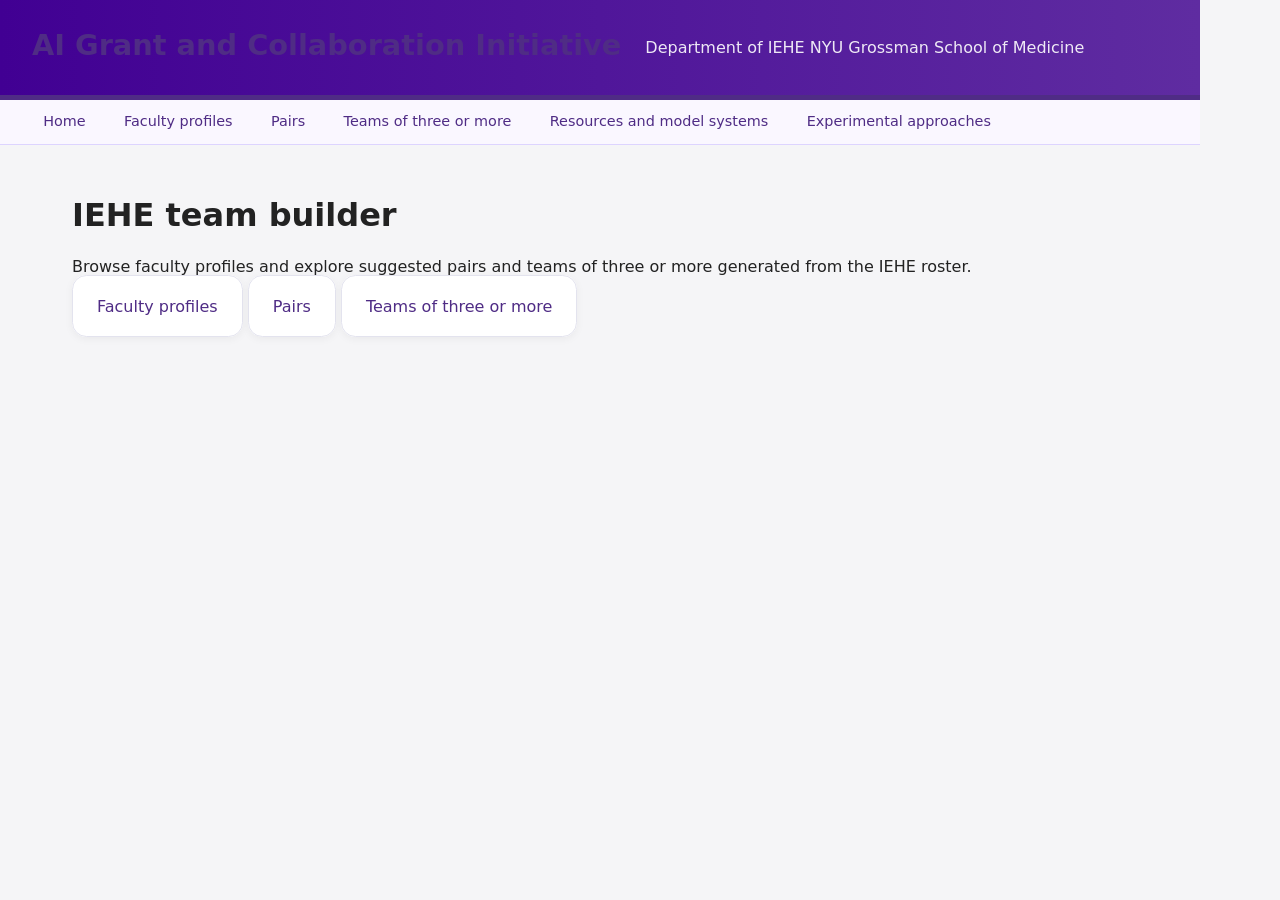
==== commit 9d2fd669: "Use Microbiology header/nav shell for polished look" ====
--- a/index.html
+++ b/index.html
@@ -1,38 +1,31 @@
 <!doctype html>
 <html lang="en"><head>
-<meta charset="utf-8" />
-<meta name="viewport" content="width=device-width, initial-scale=1" />
+<meta charset="utf-8"><meta name="viewport" content="width=device-width, initial-scale=1">
 <title>IEHE Grant Teams</title>
-<link rel="stylesheet" href="teams.css" />
+<link rel="stylesheet" href="teams.css">
 </head><body>
 <header>
-  <div class="container">
-    <div class="brand">
-      <div class="brand-title">IEHE Grant Teams</div>
-      <div class="brand-subtitle">Faculty scoped team suggestions</div>
-    </div>
-  </div>
+  <h1>AI Grant and Collaboration Initiative</h1>
+  <p>Department of IEHE  NYU Grossman School of Medicine</p>
 </header>
 
-<nav class="tabs">
-  <div class="container tabs-inner">
-    <a class="tab" href="index.html">Home</a>
-    <a class="tab" href="faculty.html">Faculty profiles</a>
-    <a class="tab" href="teams_two.html">Pairs</a>
-    <a class="tab" href="teams_three_plus.html">Teams of three or more</a>
-    <a class="tab" href="resources.html">Resources and model systems</a>
-    <a class="tab" href="approaches.html">Experimental approaches</a>
-  </div>
+<nav>
+
+  <a href="index.html" aria-current="page">Home</a>
+  <a href="faculty.html">Faculty profiles</a>
+  <a href="teams_two.html">Pairs</a>
+  <a href="teams_three_plus.html">Teams of three or more</a>
+  <a href="resources.html">Resources and model systems</a>
+  <a href="approaches.html">Experimental approaches</a>
 </nav>
-<main class="container page">
-  <h1 class="page-title">IEHE team builder</h1>
-  <p class="page-lede">
-    Browse faculty profiles and explore suggested pairs and teams of three or more generated from the IEHE roster.
-  </p>
-  <div class="cta-row">
-    <a class="card cta" href="faculty.html">Faculty profiles</a>
-    <a class="card cta" href="teams_two.html">Pairs</a>
-    <a class="card cta" href="teams_three_plus.html">Teams of three or more</a>
+
+<main class="container">
+  <h1>IEHE team builder</h1>
+  <p>Browse faculty profiles and explore suggested pairs and teams of three or more generated from the IEHE roster.</p>
+  <div class="grid">
+    <a class="card" href="faculty.html">Faculty profiles</a>
+    <a class="card" href="teams_two.html">Pairs</a>
+    <a class="card" href="teams_three_plus.html">Teams of three or more</a>
   </div>
 </main>
 </body></html>
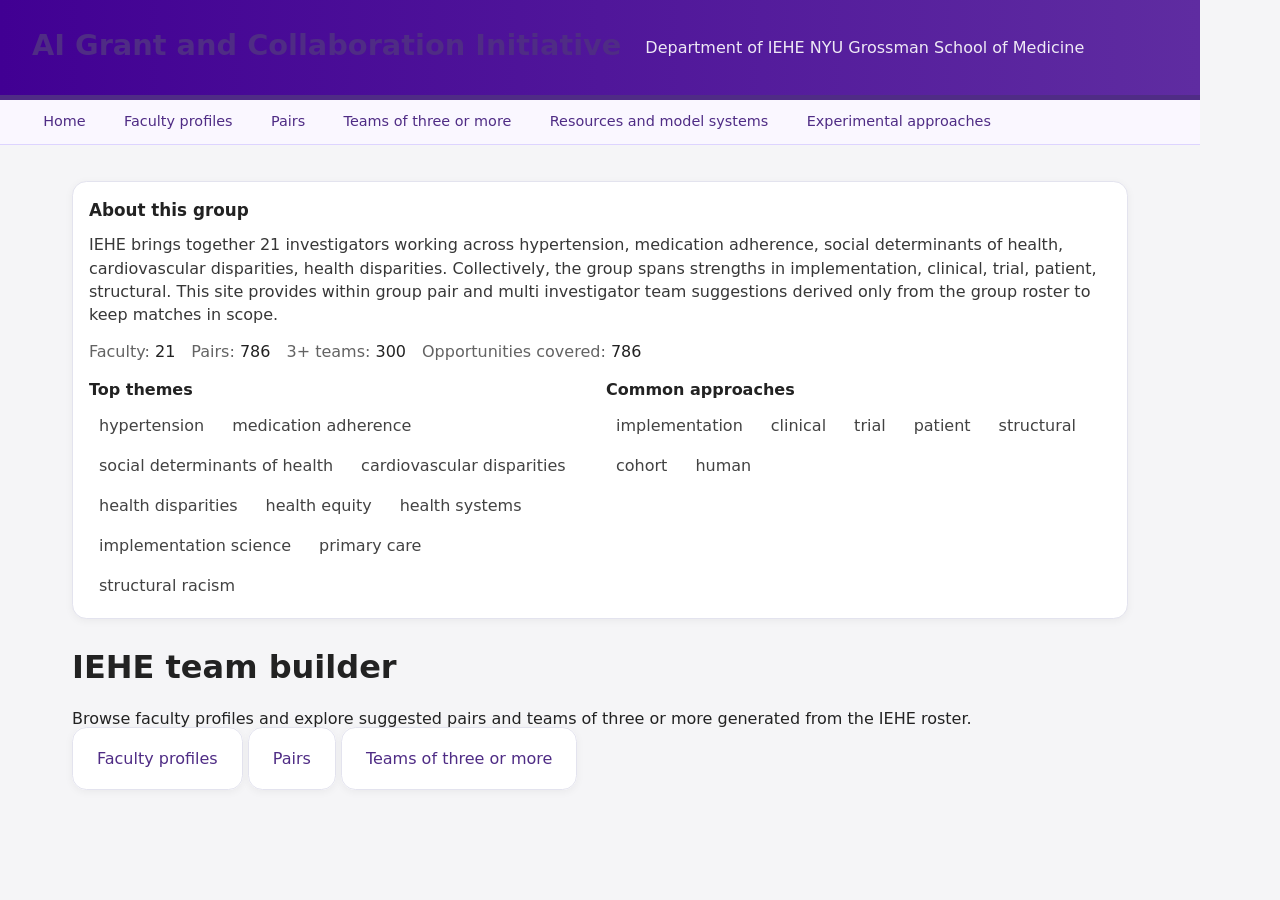
==== commit 1b31498a: "Add group overview section to landing page" ====
--- a/index.html
+++ b/index.html
@@ -20,6 +20,56 @@
 </nav>
 
 <main class="container">
+<section class="card" id="group-overview" style="padding:16px; margin-top:12px;">
+  <div style="font-weight:700; font-size:1.05rem;">About this group</div>
+  <div id="group-overview-text" style="margin-top:10px; opacity:.9; line-height:1.45;"></div>
+
+  <div style="margin-top:14px; display:flex; gap:16px; flex-wrap:wrap;">
+    <div><span style="opacity:.7;">Faculty:</span> <span id="stat-faculty"></span></div>
+    <div><span style="opacity:.7;">Pairs:</span> <span id="stat-pairs"></span></div>
+    <div><span style="opacity:.7;">3+ teams:</span> <span id="stat-teams"></span></div>
+    <div><span style="opacity:.7;">Opportunities covered:</span> <span id="stat-opps"></span></div>
+  </div>
+
+  <div style="margin-top:14px; display:grid; grid-template-columns:repeat(auto-fit,minmax(260px,1fr)); gap:12px;">
+    <div>
+      <div style="font-weight:650;">Top themes</div>
+      <div id="themes" style="margin-top:8px; display:flex; flex-wrap:wrap; gap:8px;"></div>
+    </div>
+    <div>
+      <div style="font-weight:650;">Common approaches</div>
+      <div id="approaches" style="margin-top:8px; display:flex; flex-wrap:wrap; gap:8px;"></div>
+    </div>
+  </div>
+</section>
+
+<script>
+(function(){
+  function esc(s){
+    s = String(s == null ? "" : s);
+    return s.replace(/&/g,"&amp;").replace(/</g,"&lt;").replace(/>/g,"&gt;").replace(/"/g,"&quot;").replace(/'/g,"&#39;");
+  }
+  fetch("data/group_overview.json?cb=" + Date.now(), { cache: "no-store" })
+    .then(r => { if (!r.ok) throw new Error("Failed to load group_overview.json: " + r.status); return r.json(); })
+    .then(d => {
+      document.getElementById("group-overview-text").innerHTML = esc(d.overview || "");
+      document.getElementById("stat-faculty").textContent = d.stats && d.stats.faculty_count != null ? d.stats.faculty_count : "";
+      document.getElementById("stat-pairs").textContent = d.stats && d.stats.pairs_count != null ? d.stats.pairs_count : "";
+      document.getElementById("stat-teams").textContent = d.stats && d.stats.teams3plus_count != null ? d.stats.teams3plus_count : "";
+      document.getElementById("stat-opps").textContent = d.stats && d.stats.opportunities_covered != null ? d.stats.opportunities_covered : "";
+
+      function pills(el, items){
+        el.innerHTML = (items || []).slice(0,10).map(x => '<span class="pill" style="padding:4px 10px; border-radius:999px; opacity:.85;">' + esc(x) + '</span>').join("");
+      }
+      pills(document.getElementById("themes"), d.top_themes);
+      pills(document.getElementById("approaches"), d.top_approaches);
+    })
+    .catch(err => {
+      document.getElementById("group-overview-text").textContent = String(err);
+    });
+})();
+</script>
+
   <h1>IEHE team builder</h1>
   <p>Browse faculty profiles and explore suggested pairs and teams of three or more generated from the IEHE roster.</p>
   <div class="grid">
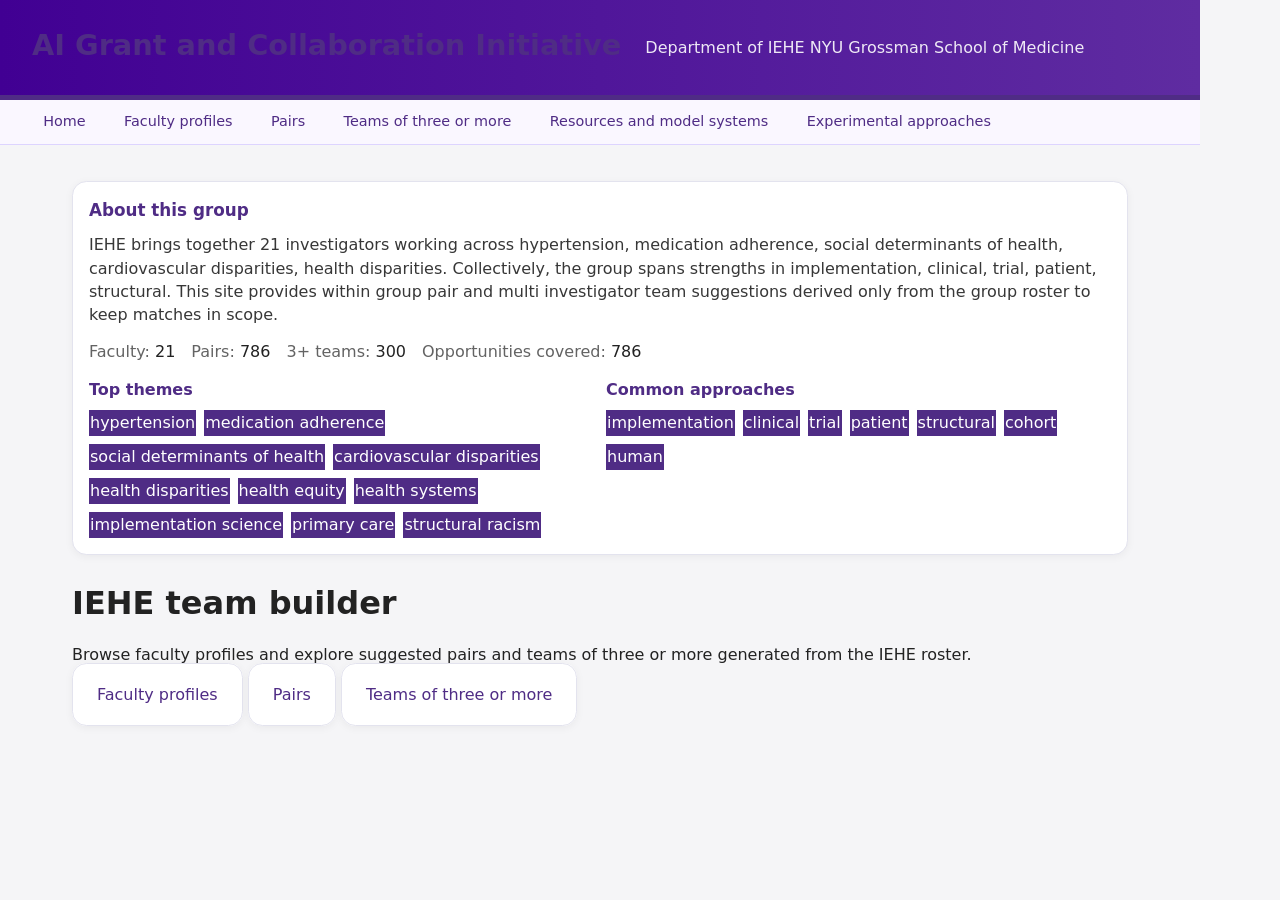
==== commit 45711cea: "Make landing pills clickable and add term-filtered faculty page" ====
--- a/index.html
+++ b/index.html
@@ -3,6 +3,17 @@
 <meta charset="utf-8"><meta name="viewport" content="width=device-width, initial-scale=1">
 <title>IEHE Grant Teams</title>
 <link rel="stylesheet" href="teams.css">
+<style id="term-pill-style">
+  .pill-link {
+    background: var(--nyu-purple);
+    color: #fff !important;
+    border: 1px solid var(--nyu-purple);
+    text-decoration: none !important;
+    display: inline-block;
+  }
+  .pill-link:hover { opacity: 0.9; }
+  .ov-title, .ov-subtitle { color: var(--nyu-purple); }
+</style>
 </head><body>
 <header>
   <h1>AI Grant and Collaboration Initiative</h1>
@@ -21,7 +32,7 @@
 
 <main class="container">
 <section class="card" id="group-overview" style="padding:16px; margin-top:12px;">
-  <div style="font-weight:700; font-size:1.05rem;">About this group</div>
+  <div style="font-weight:700; font-size:1.05rem;" class="ov-title">About this group</div>
   <div id="group-overview-text" style="margin-top:10px; opacity:.9; line-height:1.45;"></div>
 
   <div style="margin-top:14px; display:flex; gap:16px; flex-wrap:wrap;">
@@ -33,11 +44,11 @@
 
   <div style="margin-top:14px; display:grid; grid-template-columns:repeat(auto-fit,minmax(260px,1fr)); gap:12px;">
     <div>
-      <div style="font-weight:650;">Top themes</div>
+      <div style="font-weight:650;" class="ov-subtitle">Top themes</div>
       <div id="themes" style="margin-top:8px; display:flex; flex-wrap:wrap; gap:8px;"></div>
     </div>
     <div>
-      <div style="font-weight:650;">Common approaches</div>
+      <div style="font-weight:650;" class="ov-subtitle">Common approaches</div>
       <div id="approaches" style="margin-top:8px; display:flex; flex-wrap:wrap; gap:8px;"></div>
     </div>
   </div>
@@ -59,8 +70,11 @@
       document.getElementById("stat-opps").textContent = d.stats && d.stats.opportunities_covered != null ? d.stats.opportunities_covered : "";
 
       function pills(el, items){
-        el.innerHTML = (items || []).slice(0,10).map(x => '<span class="pill" style="padding:4px 10px; border-radius:999px; opacity:.85;">' + esc(x) + '</span>').join("");
-      }
+  el.innerHTML = (items || []).slice(0,10).map(function(x){
+    var term = encodeURIComponent(x);
+    return '<a class="pill pill-link" href="faculty_term.html?term=' + term + '">' + esc(x) + '</a>';
+  }).join("");
+}
       pills(document.getElementById("themes"), d.top_themes);
       pills(document.getElementById("approaches"), d.top_approaches);
     })
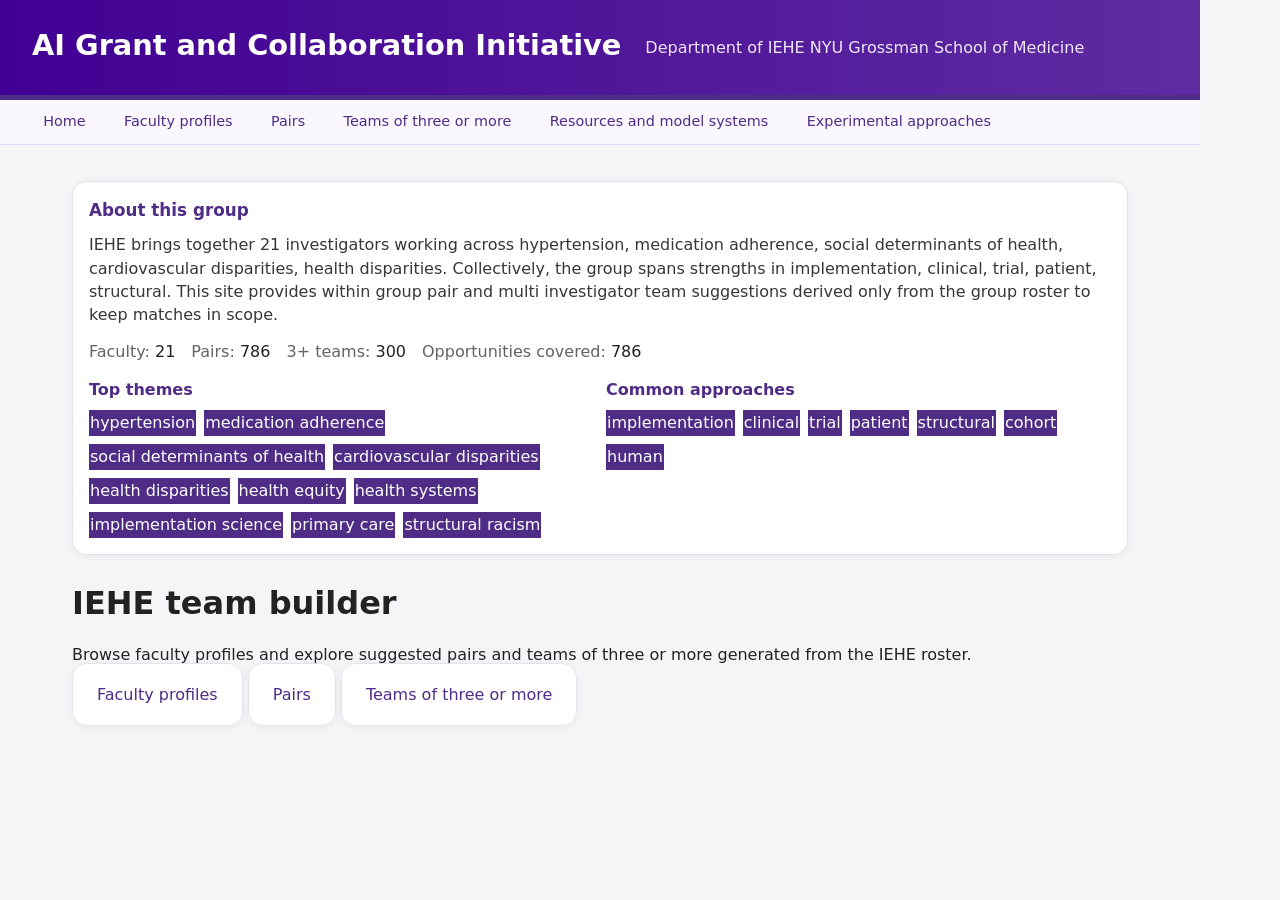
==== commit 6ece6b43: "Make banner title white for readability" ====
--- a/index.html
+++ b/index.html
@@ -16,7 +16,7 @@
 </style>
 </head><body>
 <header>
-  <h1>AI Grant and Collaboration Initiative</h1>
+  <h1><span style="color:#fff;">AI Grant and Collaboration Initiative</span></h1>
   <p>Department of IEHE  NYU Grossman School of Medicine</p>
 </header>
 
